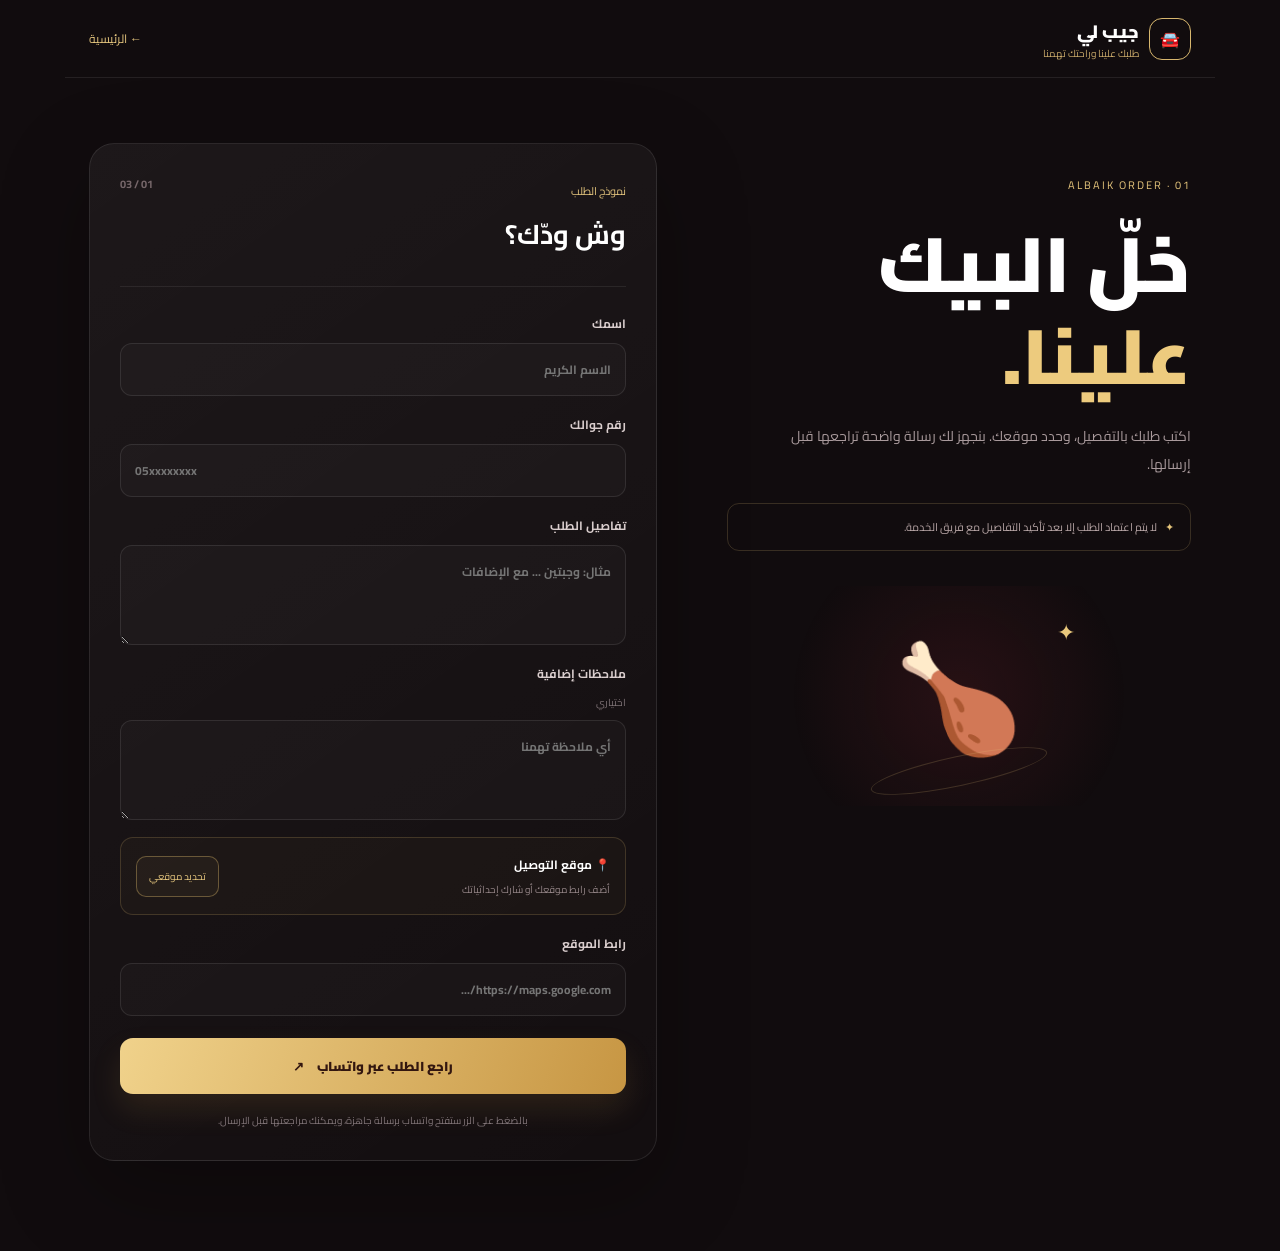
==== albaik.html @ 92479396 "Add files via upload" ====
<!doctype html><html lang="ar" dir="rtl"><head><meta charset="utf-8"><meta name="viewport" content="width=device-width,initial-scale=1"><title>طلب البيك | جيب لي</title><link rel="stylesheet" href="albaik.css"><link href="https://fonts.googleapis.com/css2?family=Cairo:wght@400;600;700;800;900&display=swap" rel="stylesheet"></head><body><header class="nav"><a class="brand" href="index.html"><span class="mark">🚘</span><span><b>جيب لي</b><small>طلبك علينا وراحتك تهمنا</small></span></a><a class="back" href="index.html">← الرئيسية</a></header><main class="layout"><section class="intro reveal"><span class="eyebrow">01 · ALBAIK ORDER</span><h1>خلّ البيك<br><em>علينا.</em></h1><p>اكتب طلبك بالتفصيل، وحدد موقعك. بنجهز لك رسالة واضحة تراجعها قبل إرسالها.</p><div class="note"><span>✦</span> لا يتم اعتماد الطلب إلا بعد تأكيد التفاصيل مع فريق الخدمة.</div><div class="food-art">🍗<span>✦</span><i></i></div></section><section class="form-wrap reveal"><div class="form-head"><div><span>نموذج الطلب</span><h2>وش ودّك؟</h2></div><b>01 / 03</b></div><form id="orderForm"><label>اسمك<input name="name" placeholder="الاسم الكريم" required minlength="2"></label><label>رقم جوالك<input name="phone" type="tel" placeholder="05xxxxxxxx" required pattern="05[0-9]{8}"></label><label>تفاصيل الطلب<textarea name="order" placeholder="مثال: وجبتين ... مع الإضافات" required minlength="3"></textarea></label><label>ملاحظات إضافية <small>اختياري</small><textarea name="notes" placeholder="أي ملاحظة تهمنا"></textarea></label><div class="location-box"><div><b>📍 موقع التوصيل</b><small id="locStatus">أضف رابط موقعك أو شارك إحداثياتك</small></div><button type="button" class="loc-btn" id="getLocation">تحديد موقعي</button></div><label>رابط الموقع<input name="location" id="location" placeholder="https://maps.google.com/..." required></label><button class="submit" type="submit">راجع الطلب عبر واتساب <span>↗</span></button><p class="fine">بالضغط على الزر ستفتح واتساب برسالة جاهزة، ويمكنك مراجعتها قبل الإرسال.</p></form></section></main><div class="toast" id="toast"></div><script src="albaik.js"></script></body></html>
---- albaik.css ----
*{box-sizing:border-box}body{margin:0;background:#110c0e;color:#fff;font-family:Cairo,Arial;overflow-x:hidden}a{text-decoration:none;color:inherit}.nav{height:78px;max-width:1150px;margin:auto;padding:0 24px;display:flex;align-items:center;justify-content:space-between;border-bottom:1px solid #ffffff15}.brand{display:flex;align-items:center;gap:10px}.mark{display:grid;place-items:center;width:42px;height:42px;border:1px solid #d8b76e;border-radius:13px}.brand b{display:block;font-size:18px;font-weight:900}.brand small{display:block;font-size:10px;color:#c9a969;margin-top:-4px}.back{font-size:12px;color:#e5c67e}.layout{max-width:1150px;margin:auto;padding:65px 24px 90px;display:grid;grid-template-columns:.9fr 1.1fr;gap:70px;align-items:start}.intro{position:sticky;top:40px;padding-top:25px}.eyebrow{color:#e4c47b;font-size:11px;letter-spacing:2px}.intro h1{font-size:clamp(48px,6vw,78px);line-height:1.2;margin:20px 0;font-weight:900}.intro h1 em{font-style:normal;color:#edcb7e}.intro p{color:#a99a9c;line-height:2;font-size:14px;max-width:430px}.note{margin-top:25px;padding:13px 16px;border:1px solid #e4c47b30;border-radius:12px;color:#b8a6a6;font-size:11px}.note span{color:#e4c47b;margin-left:6px}.food-art{height:220px;margin-top:35px;position:relative;display:grid;place-items:center;font-size:105px;background:radial-gradient(circle,#9a28352b,transparent 65%)}.food-art span{position:absolute;color:#e9c87c;top:25px;right:25%;font-size:22px;animation:spin 8s linear infinite}.food-art i{position:absolute;width:180px;height:30px;border:1px solid #e4c47b30;border-radius:50%;bottom:20px;transform:rotate(-12deg)}.form-wrap{background:linear-gradient(145deg,#ffffff0d,#ffffff03);border:1px solid #ffffff18;border-radius:25px;padding:30px;box-shadow:0 30px 90px #0004}.form-head{display:flex;justify-content:space-between;align-items:start;padding-bottom:22px;border-bottom:1px solid #ffffff13;margin-bottom:25px}.form-head span{font-size:11px;color:#e3c47d}.form-head h2{margin:5px 0;font-size:27px}.form-head>b{font-size:11px;color:#76676a}form{display:grid;gap:17px}label{display:grid;gap:8px;font-size:12px;color:#d9cdcd;font-weight:700}label small{display:inline;color:#807477;font-weight:400}input,textarea{width:100%;background:#ffffff06;border:1px solid #ffffff19;border-radius:12px;padding:14px;color:#fff;font:inherit;font-size:12px;outline:none;transition:border .25s,box-shadow .25s}input:focus,textarea:focus{border-color:#dcb96b;box-shadow:0 0 0 3px #dcb96b12}textarea{min-height:100px;resize:vertical}.location-box{display:flex;align-items:center;justify-content:space-between;gap:15px;padding:15px;border:1px solid #e1c07830;border-radius:13px;background:#dcb96b08}.location-box b{font-size:12px;display:block}.location-box small{display:block;color:#948587;font-size:10px;margin-top:4px}.loc-btn{border:1px solid #dcb96b60;color:#e5c67e;background:#dcb96b0b;border-radius:10px;padding:10px 12px;font:inherit;font-size:10px;white-space:nowrap;cursor:pointer}.submit{margin-top:5px;border:0;border-radius:13px;padding:16px;background:linear-gradient(110deg,#f0d28b,#c79643);color:#32160f;font:inherit;font-size:13px;font-weight:900;cursor:pointer;box-shadow:0 15px 30px #d5a24b20;transition:transform .2s}.submit:hover{transform:translateY(-3px)}.submit span{margin-right:10px}.fine{font-size:10px;color:#817578;text-align:center;margin:0}.toast{position:fixed;bottom:25px;left:50%;transform:translate(-50%,20px);background:#302126;border:1px solid #dcb96b55;border-radius:12px;padding:12px 20px;font-size:12px;opacity:0;pointer-events:none;transition:.3s;z-index:9}.toast.show{opacity:1;transform:translate(-50%,0)}.reveal{opacity:0;transform:translateY(25px);transition:.8s}.reveal.visible{opacity:1;transform:none}@keyframes spin{to{transform:rotate(360deg)}}@media(max-width:800px){.layout{grid-template-columns:1fr;gap:30px;padding-top:35px}.intro{position:relative;top:auto;padding:0}.intro h1{font-size:48px}.food-art{height:120px;margin-top:5px;font-size:70px}.form-wrap{padding:22px}.nav{height:68px}}@media(prefers-reduced-motion:reduce){*{animation:none!important;transition:none!important}}
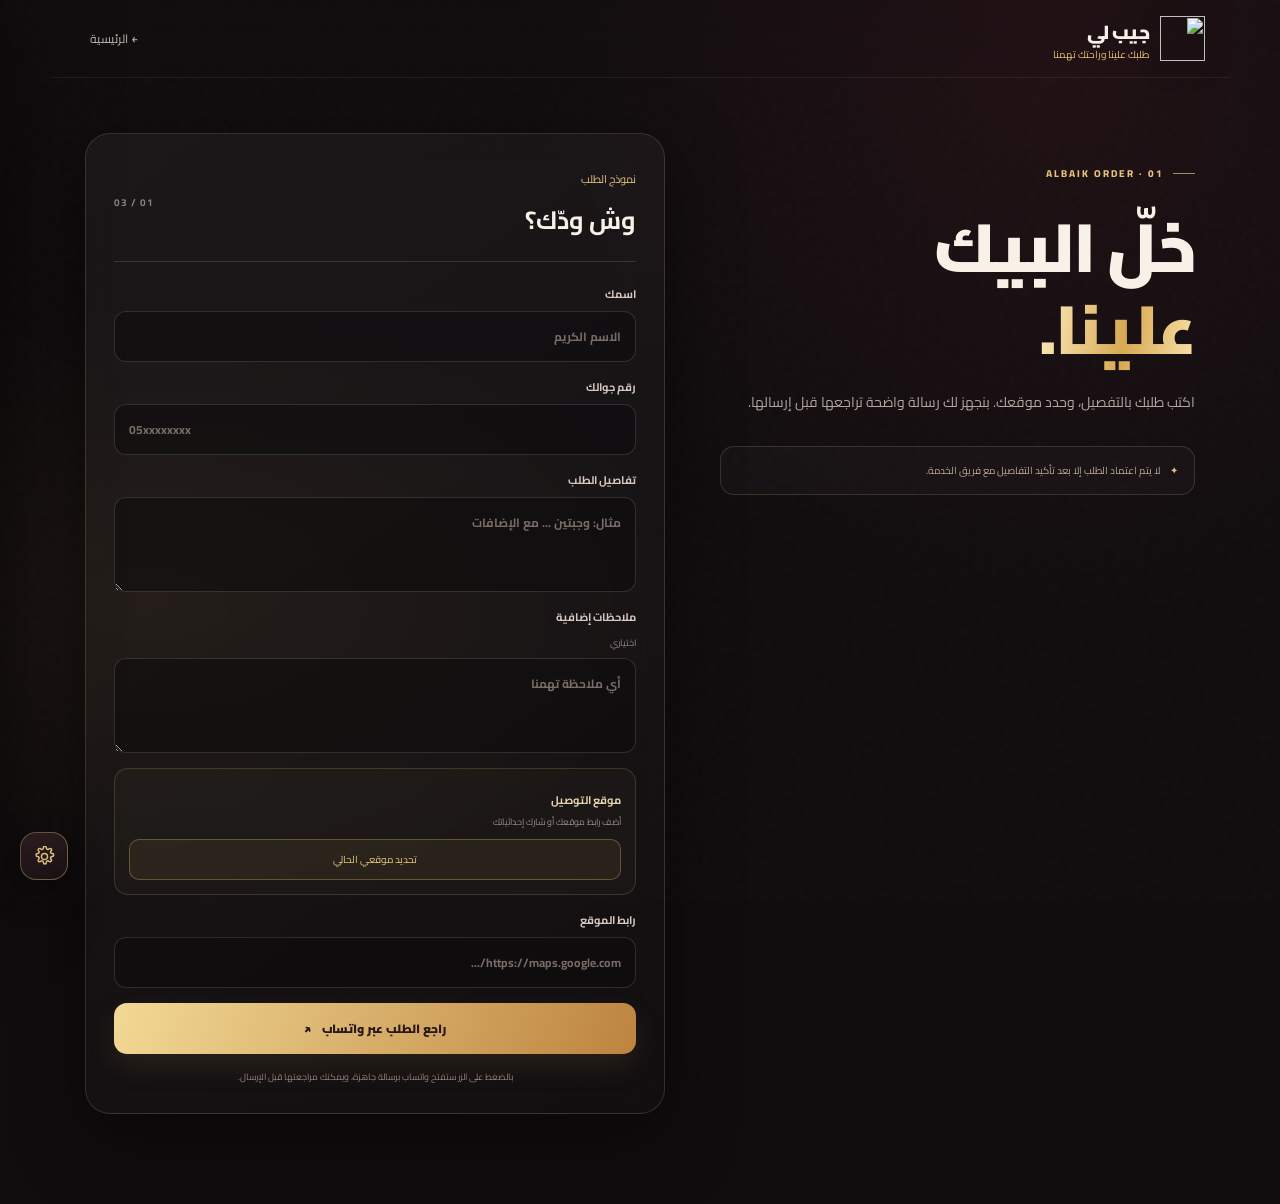
==== commit 5ae12a33: "Add files via upload" ====
--- a/albaik.html
+++ b/albaik.html
@@ -1 +1 @@
-<!doctype html><html lang="ar" dir="rtl"><head><meta charset="utf-8"><meta name="viewport" content="width=device-width,initial-scale=1"><title>طلب البيك | جيب لي</title><link rel="stylesheet" href="albaik.css"><link href="https://fonts.googleapis.com/css2?family=Cairo:wght@400;600;700;800;900&display=swap" rel="stylesheet"></head><body><header class="nav"><a class="brand" href="index.html"><span class="mark">🚘</span><span><b>جيب لي</b><small>طلبك علينا وراحتك تهمنا</small></span></a><a class="back" href="index.html">← الرئيسية</a></header><main class="layout"><section class="intro reveal"><span class="eyebrow">01 · ALBAIK ORDER</span><h1>خلّ البيك<br><em>علينا.</em></h1><p>اكتب طلبك بالتفصيل، وحدد موقعك. بنجهز لك رسالة واضحة تراجعها قبل إرسالها.</p><div class="note"><span>✦</span> لا يتم اعتماد الطلب إلا بعد تأكيد التفاصيل مع فريق الخدمة.</div><div class="food-art">🍗<span>✦</span><i></i></div></section><section class="form-wrap reveal"><div class="form-head"><div><span>نموذج الطلب</span><h2>وش ودّك؟</h2></div><b>01 / 03</b></div><form id="orderForm"><label>اسمك<input name="name" placeholder="الاسم الكريم" required minlength="2"></label><label>رقم جوالك<input name="phone" type="tel" placeholder="05xxxxxxxx" required pattern="05[0-9]{8}"></label><label>تفاصيل الطلب<textarea name="order" placeholder="مثال: وجبتين ... مع الإضافات" required minlength="3"></textarea></label><label>ملاحظات إضافية <small>اختياري</small><textarea name="notes" placeholder="أي ملاحظة تهمنا"></textarea></label><div class="location-box"><div><b>📍 موقع التوصيل</b><small id="locStatus">أضف رابط موقعك أو شارك إحداثياتك</small></div><button type="button" class="loc-btn" id="getLocation">تحديد موقعي</button></div><label>رابط الموقع<input name="location" id="location" placeholder="https://maps.google.com/..." required></label><button class="submit" type="submit">راجع الطلب عبر واتساب <span>↗</span></button><p class="fine">بالضغط على الزر ستفتح واتساب برسالة جاهزة، ويمكنك مراجعتها قبل الإرسال.</p></form></section></main><div class="toast" id="toast"></div><script src="albaik.js"></script></body></html>
+<!doctype html><html lang="ar" dir="rtl"><head><meta charset="utf-8"><meta name="viewport" content="width=device-width,initial-scale=1"><title>طلب البيك | جيب لي</title><link rel="icon" href="assets/icons/jeeb-mark.svg"><link rel="stylesheet" href="albaik.css"></head><body><header class="nav"><a class="brand" href="index.html"><img src="assets/icons/jeeb-mark.svg" alt=""><span><b>جيب لي</b><small>طلبك علينا وراحتك تهمنا</small></span></a><a class="back" href="index.html">← الرئيسية</a></header><main class="page-layout"><section class="intro reveal"><span class="eyebrow">01 · ALBAIK ORDER</span><h1>خلّ البيك<br><em>علينا.</em></h1><p>اكتب طلبك بالتفصيل، وحدد موقعك. بنجهز لك رسالة واضحة تراجعها قبل إرسالها.</p><div class="note"><span>✦</span> لا يتم اعتماد الطلب إلا بعد تأكيد التفاصيل مع فريق الخدمة.</div></section><section class="form-wrap reveal"><div class="form-head"><div><span>نموذج الطلب</span><h2>وش ودّك؟</h2></div><b>01 / 03</b></div><form id="orderForm"><label>اسمك<input name="name" placeholder="الاسم الكريم" required minlength="2" autocomplete="name"></label><label>رقم جوالك<input name="phone" type="tel" placeholder="05xxxxxxxx" required pattern="05[0-9]{8}" inputmode="numeric" autocomplete="tel"></label><label>تفاصيل الطلب<textarea name="order" placeholder="مثال: وجبتين ... مع الإضافات" required minlength="3"></textarea></label><label>ملاحظات إضافية <small>اختياري</small><textarea name="notes" placeholder="أي ملاحظة تهمنا"></textarea></label><div class="location-box"><div><b>موقع التوصيل</b><small id="locStatus">أضف رابط موقعك أو شارك إحداثياتك</small></div><button type="button" class="loc-btn" id="getLocation">تحديد موقعي الحالي</button></div><label>رابط الموقع<input name="location" id="location" placeholder="https://maps.google.com/..." required></label><button class="submit" type="submit">راجع الطلب عبر واتساب <span>↗</span></button><p class="fine">بالضغط على الزر ستفتح واتساب برسالة جاهزة، ويمكنك مراجعتها قبل الإرسال.</p></form></section></main><div class="toast" id="toast"></div><script src="cinematic.js"></script><script src="albaik.js"></script></body></html>
--- a/albaik.css
+++ b/albaik.css
@@ -1 +1 @@
-*{box-sizing:border-box}body{margin:0;background:#110c0e;color:#fff;font-family:Cairo,Arial;overflow-x:hidden}a{text-decoration:none;color:inherit}.nav{height:78px;max-width:1150px;margin:auto;padding:0 24px;display:flex;align-items:center;justify-content:space-between;border-bottom:1px solid #ffffff15}.brand{display:flex;align-items:center;gap:10px}.mark{display:grid;place-items:center;width:42px;height:42px;border:1px solid #d8b76e;border-radius:13px}.brand b{display:block;font-size:18px;font-weight:900}.brand small{display:block;font-size:10px;color:#c9a969;margin-top:-4px}.back{font-size:12px;color:#e5c67e}.layout{max-width:1150px;margin:auto;padding:65px 24px 90px;display:grid;grid-template-columns:.9fr 1.1fr;gap:70px;align-items:start}.intro{position:sticky;top:40px;padding-top:25px}.eyebrow{color:#e4c47b;font-size:11px;letter-spacing:2px}.intro h1{font-size:clamp(48px,6vw,78px);line-height:1.2;margin:20px 0;font-weight:900}.intro h1 em{font-style:normal;color:#edcb7e}.intro p{color:#a99a9c;line-height:2;font-size:14px;max-width:430px}.note{margin-top:25px;padding:13px 16px;border:1px solid #e4c47b30;border-radius:12px;color:#b8a6a6;font-size:11px}.note span{color:#e4c47b;margin-left:6px}.food-art{height:220px;margin-top:35px;position:relative;display:grid;place-items:center;font-size:105px;background:radial-gradient(circle,#9a28352b,transparent 65%)}.food-art span{position:absolute;color:#e9c87c;top:25px;right:25%;font-size:22px;animation:spin 8s linear infinite}.food-art i{position:absolute;width:180px;height:30px;border:1px solid #e4c47b30;border-radius:50%;bottom:20px;transform:rotate(-12deg)}.form-wrap{background:linear-gradient(145deg,#ffffff0d,#ffffff03);border:1px solid #ffffff18;border-radius:25px;padding:30px;box-shadow:0 30px 90px #0004}.form-head{display:flex;justify-content:space-between;align-items:start;padding-bottom:22px;border-bottom:1px solid #ffffff13;margin-bottom:25px}.form-head span{font-size:11px;color:#e3c47d}.form-head h2{margin:5px 0;font-size:27px}.form-head>b{font-size:11px;color:#76676a}form{display:grid;gap:17px}label{display:grid;gap:8px;font-size:12px;color:#d9cdcd;font-weight:700}label small{display:inline;color:#807477;font-weight:400}input,textarea{width:100%;background:#ffffff06;border:1px solid #ffffff19;border-radius:12px;padding:14px;color:#fff;font:inherit;font-size:12px;outline:none;transition:border .25s,box-shadow .25s}input:focus,textarea:focus{border-color:#dcb96b;box-shadow:0 0 0 3px #dcb96b12}textarea{min-height:100px;resize:vertical}.location-box{display:flex;align-items:center;justify-content:space-between;gap:15px;padding:15px;border:1px solid #e1c07830;border-radius:13px;background:#dcb96b08}.location-box b{font-size:12px;display:block}.location-box small{display:block;color:#948587;font-size:10px;margin-top:4px}.loc-btn{border:1px solid #dcb96b60;color:#e5c67e;background:#dcb96b0b;border-radius:10px;padding:10px 12px;font:inherit;font-size:10px;white-space:nowrap;cursor:pointer}.submit{margin-top:5px;border:0;border-radius:13px;padding:16px;background:linear-gradient(110deg,#f0d28b,#c79643);color:#32160f;font:inherit;font-size:13px;font-weight:900;cursor:pointer;box-shadow:0 15px 30px #d5a24b20;transition:transform .2s}.submit:hover{transform:translateY(-3px)}.submit span{margin-right:10px}.fine{font-size:10px;color:#817578;text-align:center;margin:0}.toast{position:fixed;bottom:25px;left:50%;transform:translate(-50%,20px);background:#302126;border:1px solid #dcb96b55;border-radius:12px;padding:12px 20px;font-size:12px;opacity:0;pointer-events:none;transition:.3s;z-index:9}.toast.show{opacity:1;transform:translate(-50%,0)}.reveal{opacity:0;transform:translateY(25px);transition:.8s}.reveal.visible{opacity:1;transform:none}@keyframes spin{to{transform:rotate(360deg)}}@media(max-width:800px){.layout{grid-template-columns:1fr;gap:30px;padding-top:35px}.intro{position:relative;top:auto;padding:0}.intro h1{font-size:48px}.food-art{height:120px;margin-top:5px;font-size:70px}.form-wrap{padding:22px}.nav{height:68px}}@media(prefers-reduced-motion:reduce){*{animation:none!important;transition:none!important}}
+@import url('cinematic.css');
